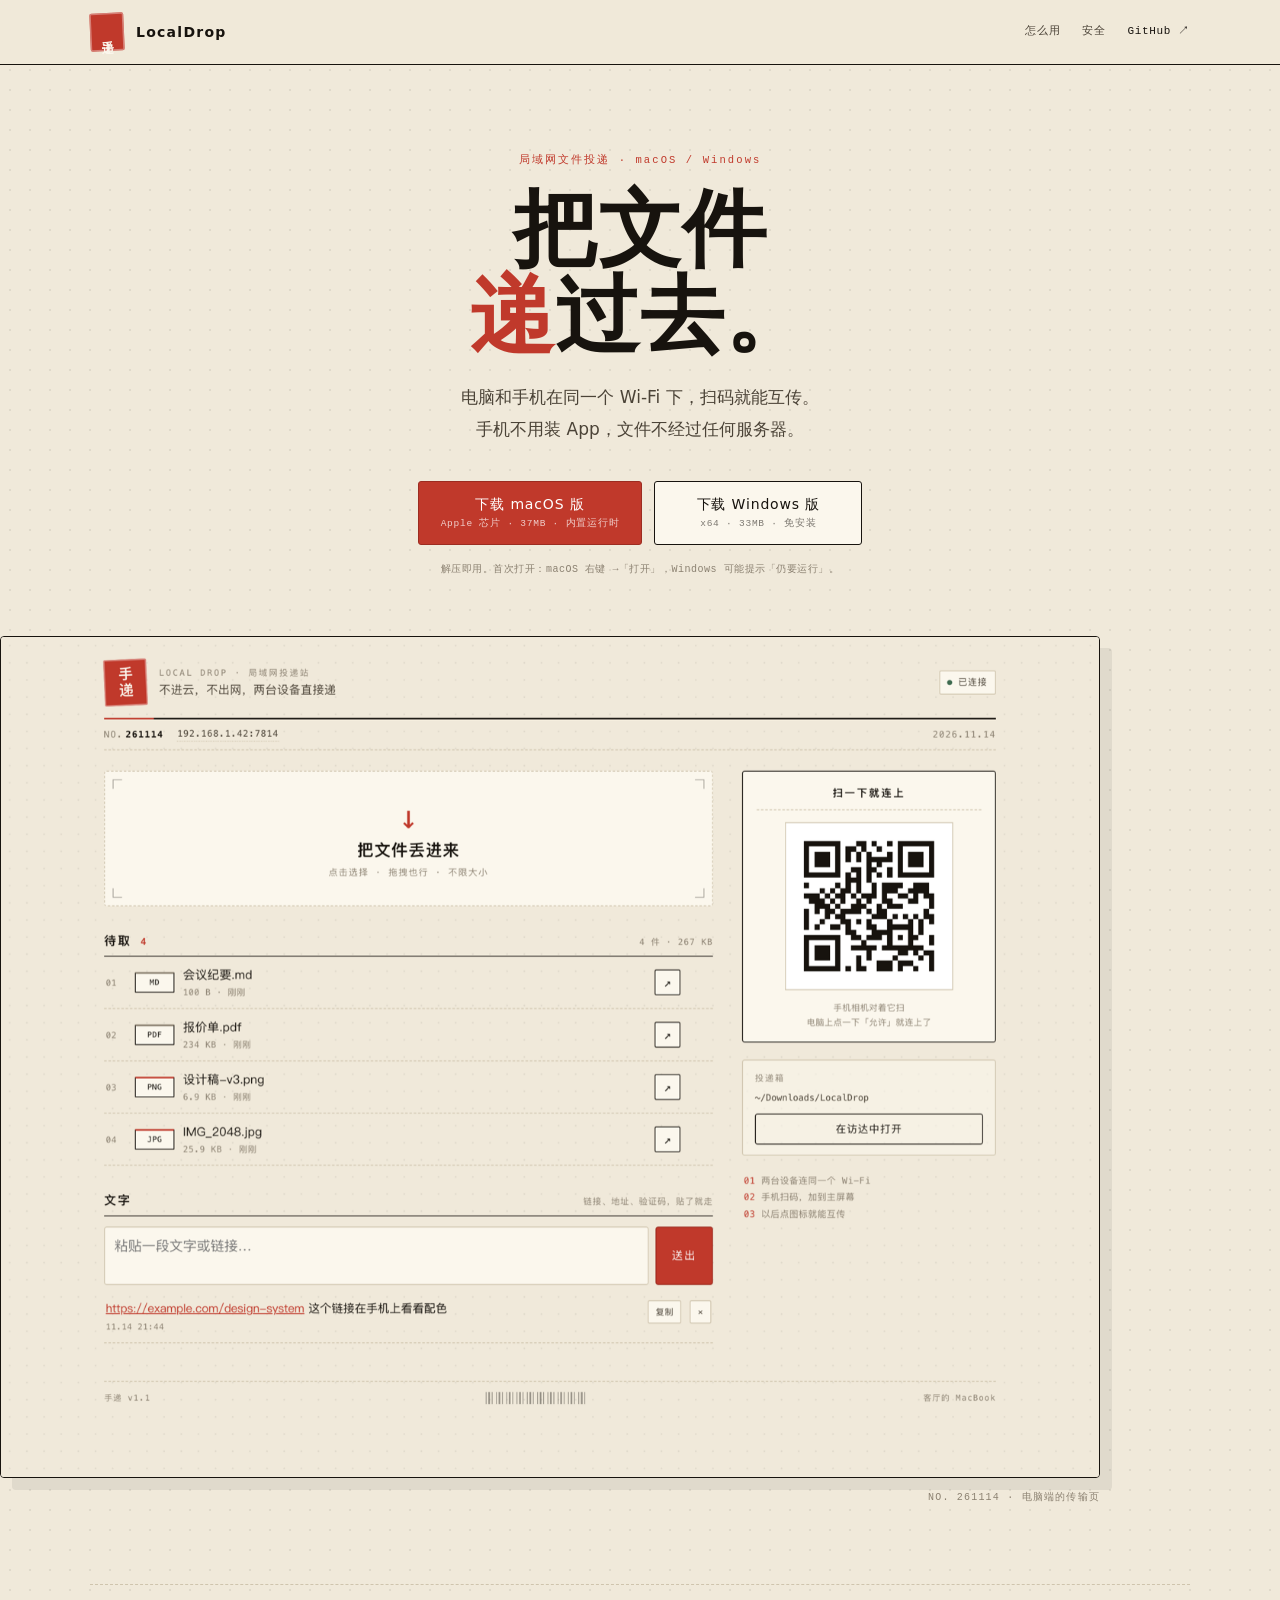
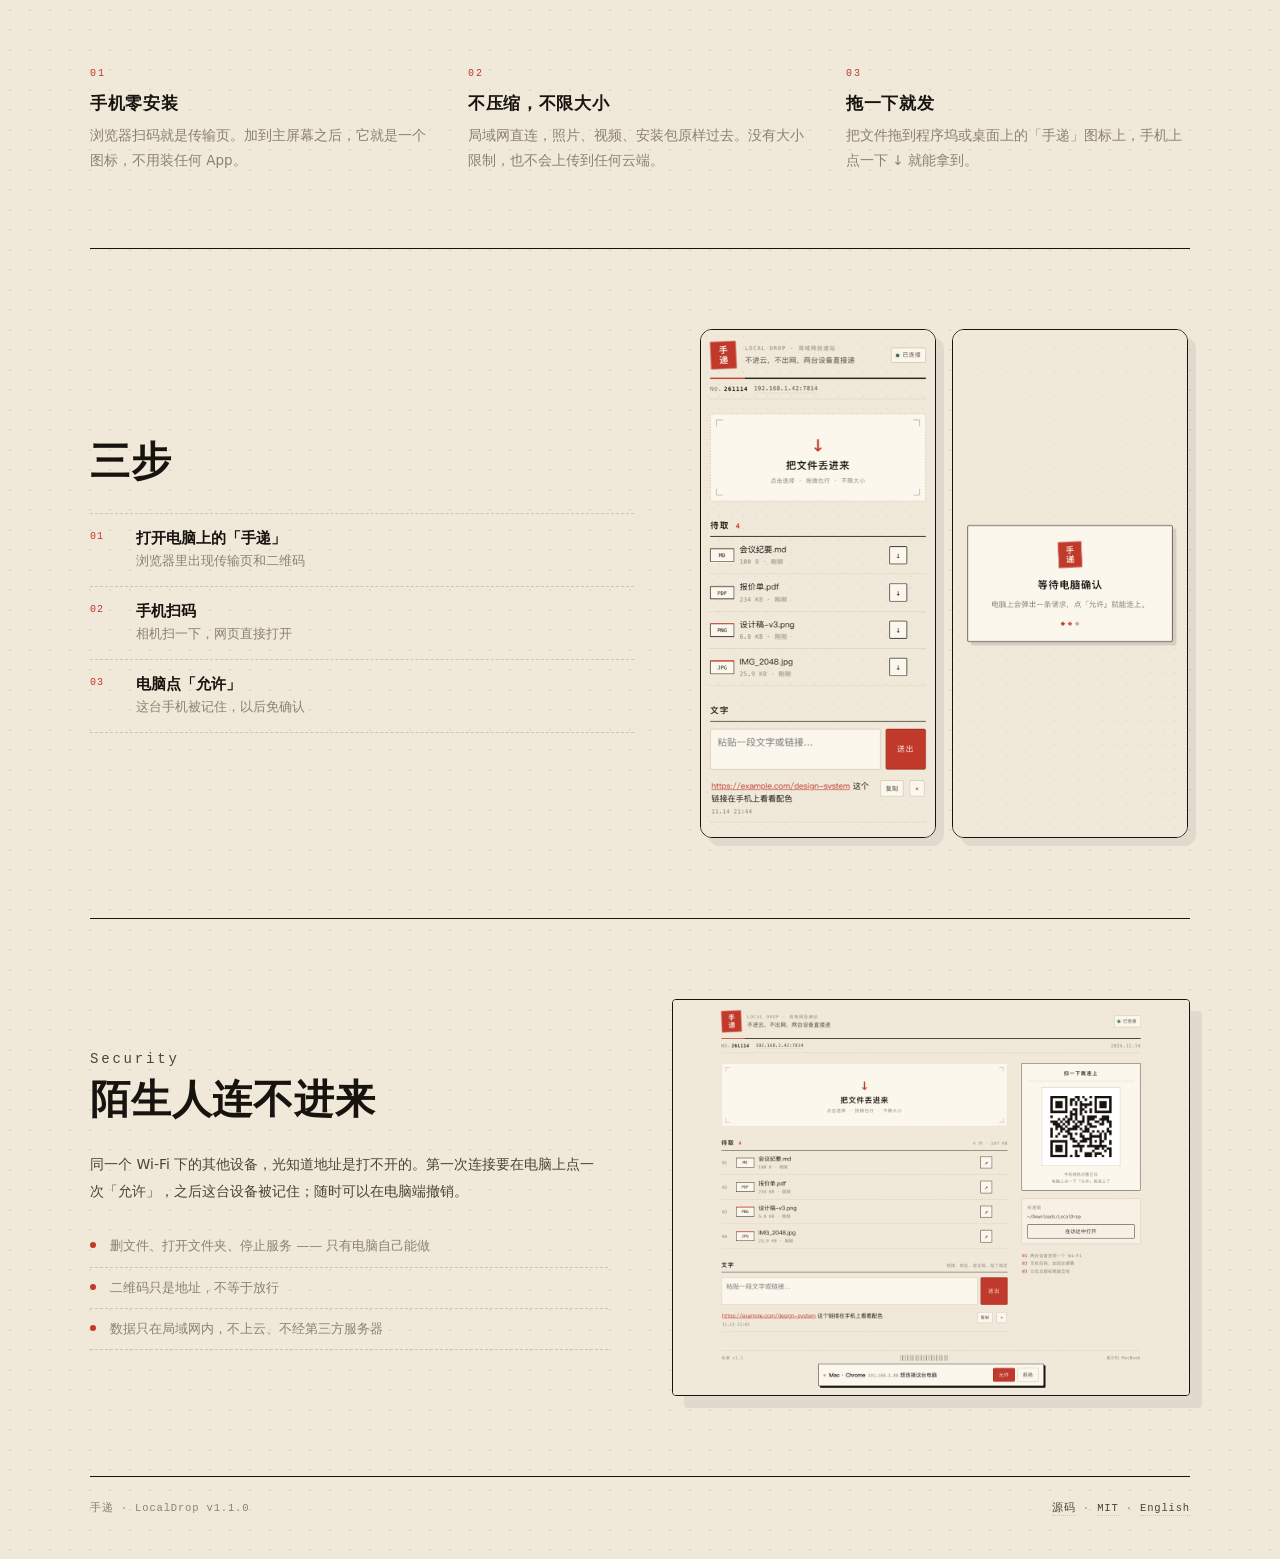
==== docs/index.html @ dfefc01a "docs: GitHub Pages 落地页 + 配对/确认截图" ====
<!doctype html>
<html lang="zh-CN">
<head>
<meta charset="utf-8">
<meta name="viewport" content="width=device-width, initial-scale=1">
<title>手递 · LocalDrop — 电脑和手机之间，把文件递过去</title>
<meta name="description" content="局域网文件投递：macOS / Windows 桌面端 + 手机浏览器。扫码即传，手机不装 App，文件不经过任何服务器。">
<meta name="theme-color" content="#f0e9da">
<link rel="icon" href="icon.svg" type="image/svg+xml">
<meta property="og:title" content="手递 · LocalDrop">
<meta property="og:description" content="电脑和手机在同一个 Wi-Fi 下，扫码就能互传。手机不装 App，文件不经过任何服务器。">
<meta property="og:image" content="screenshot-desktop.png">
<style>
:root {
  --paper: #f0e9da;
  --paper-2: #fbf7ed;
  --paper-3: #e8e0cd;
  --ink: #17130e;
  --ink-2: #4b4337;
  --muted: #8b8171;
  --line: #cfc4ad;
  --red: #c0392b;
  --red-dark: #9c2c21;
  --sans: "PingFang SC", "Hiragino Sans GB", "Noto Sans SC", "Source Han Sans SC",
          "Microsoft YaHei", system-ui, -apple-system, sans-serif;
  --mono: ui-monospace, "SFMono-Regular", "SF Mono", Menlo, Consolas, monospace;
}

* { box-sizing: border-box; }

html { scroll-behavior: smooth; }

body {
  margin: 0;
  color: var(--ink);
  font-family: var(--sans);
  background-color: var(--paper);
  background-image: radial-gradient(rgba(23, 19, 14, .075) 1px, transparent 1px);
  background-size: 20px 20px;
  -webkit-font-smoothing: antialiased;
}

a { color: inherit; }

.wrap {
  width: min(1100px, 100% - 48px);
  margin: 0 auto;
}

/* ---------------------------------------------------------------- 顶栏 */

.bar {
  position: sticky;
  top: 0;
  z-index: 10;
  background: rgba(240, 233, 218, .92);
  backdrop-filter: blur(10px);
  border-bottom: 1.5px solid var(--ink);
}

.bar .wrap {
  height: 64px;
  display: flex;
  align-items: center;
  gap: 13px;
}

.brand {
  display: flex;
  align-items: center;
  gap: 12px;
  text-decoration: none;
}

.seal {
  width: 34px;
  height: 38px;
  display: grid;
  place-items: center;
  background: var(--red);
  color: var(--paper-2);
  font-size: 12px;
  font-weight: 600;
  writing-mode: vertical-rl;
  letter-spacing: .1em;
  line-height: 1;
  border-radius: 2px;
  box-shadow: inset 0 0 0 1.5px rgba(255, 255, 255, .35);
  transform: rotate(-2.5deg);
}

.brand b {
  font-size: 14px;
  letter-spacing: .09em;
}

.brand .k {
  display: block;
  margin-top: 1px;
  font-family: var(--mono);
  font-size: 8.5px;
  letter-spacing: .22em;
  color: var(--muted);
}

nav {
  margin-left: auto;
  display: flex;
  align-items: center;
  gap: 22px;
  font-family: var(--mono);
  font-size: 11px;
  letter-spacing: .06em;
}

nav a {
  color: var(--ink-2);
  text-decoration: none;
  border-bottom: 1px solid transparent;
  padding-bottom: 2px;
}

nav a:hover { color: var(--red); border-color: var(--red); }

nav .gh { color: var(--ink); }

/* ---------------------------------------------------------------- 首屏 */

.hero { padding: 88px 0 48px; max-width: 760px; text-align: center; }

.eyebrow {
  margin: 0;
  font-family: var(--mono);
  font-size: 10.5px;
  letter-spacing: .2em;
  color: var(--red);
}

h1 {
  margin: 20px 0 24px;
  font-size: clamp(46px, 7.4vw, 84px);
  line-height: 1.02;
  letter-spacing: .01em;
  font-weight: 600;
}

h1 em {
  font-style: normal;
  color: var(--red);
}

.lede {
  margin: 0 auto;
  max-width: 520px;
  font-size: 17px;
  line-height: 1.85;
  color: var(--ink-2);
}

.cta {
  display: flex;
  flex-wrap: wrap;
  justify-content: center;
  gap: 12px;
  margin: 36px 0 16px;
}

.btn {
  display: flex;
  flex-direction: column;
  gap: 3px;
  min-width: 208px;
  padding: 14px 22px;
  background: var(--red);
  color: #fff;
  text-decoration: none;
  border: 1.5px solid var(--red-dark);
  border-radius: 3px;
  transition: background-color .15s, transform .15s;
}

.btn:hover { background: var(--red-dark); transform: translateY(-1px); }

.btn .os { font-size: 14px; letter-spacing: .06em; }

.btn .meta {
  font-family: var(--mono);
  font-size: 9.5px;
  letter-spacing: .08em;
  opacity: .75;
}

.btn.ghost {
  background: var(--paper-2);
  color: var(--ink);
  border-color: var(--ink);
}

.btn.ghost:hover { background: var(--ink); color: var(--paper-2); }
.btn.ghost .meta { opacity: .55; }
.btn.ghost:hover .meta { opacity: .7; }

.fine {
  margin: 0 auto;
  max-width: 560px;
  font-family: var(--mono);
  font-size: 10px;
  line-height: 1.7;
  letter-spacing: .05em;
  color: var(--muted);
}

/* ---------------------------------------------------------------- 截图 */

.shot {
  margin: 10px 0 0;
  padding: 0;
}

.shot img {
  display: block;
  width: 100%;
  border: 1.5px solid var(--ink);
  border-radius: 4px;
  box-shadow: 12px 12px 0 rgba(23, 19, 14, .07);
}

.shot figcaption {
  margin-top: 12px;
  font-family: var(--mono);
  font-size: 10px;
  letter-spacing: .12em;
  color: var(--muted);
  text-align: right;
}

/* ---------------------------------------------------------------- 三个点 */

.points {
  display: grid;
  grid-template-columns: repeat(3, 1fr);
  gap: 34px;
  margin-top: 80px;
  padding: 76px 0;
  border-top: 1px dashed var(--line);
}

.point .num {
  font-family: var(--mono);
  font-size: 10px;
  letter-spacing: .2em;
  color: var(--red);
}

.point h3 {
  margin: 12px 0 8px;
  font-size: 17px;
  letter-spacing: .04em;
}

.point p {
  margin: 0;
  font-size: 13.5px;
  line-height: 1.8;
  color: var(--muted);
}

/* ---------------------------------------------------------------- 怎么用 */

.how {
  display: grid;
  grid-template-columns: 1.05fr .95fr;
  gap: 64px;
  align-items: center;
  padding: 80px 0;
  border-top: 1.5px solid var(--ink);
}

h2 {
  margin: 0 0 24px;
  font-size: clamp(28px, 3.4vw, 40px);
  letter-spacing: .02em;
  font-weight: 600;
}

.how ol {
  margin: 0;
  padding: 0;
  list-style: none;
  counter-reset: step;
}

.how li {
  counter-increment: step;
  position: relative;
  padding: 15px 0 15px 46px;
  border-bottom: 1px dashed var(--line);
}

.how li:first-child { border-top: 1px dashed var(--line); }

.how li::before {
  content: counter(step, decimal-leading-zero);
  position: absolute;
  left: 0;
  top: 17px;
  font-family: var(--mono);
  font-size: 10px;
  letter-spacing: .1em;
  color: var(--red);
}

.how li b { display: block; font-size: 15px; font-weight: 600; }

.how li span {
  display: block;
  margin-top: 3px;
  font-size: 12.5px;
  line-height: 1.6;
  color: var(--muted);
}

.how-shots {
  display: flex;
  gap: 16px;
  justify-content: center;
  align-items: flex-start;
}

.how-shots img {
  width: 48%;
  border: 1.5px solid var(--ink);
  border-radius: 12px;
  box-shadow: 8px 8px 0 rgba(23, 19, 14, .07);
}

/* ---------------------------------------------------------------- 安全 */

.security {
  display: grid;
  grid-template-columns: 1fr 1fr;
  gap: 64px;
  align-items: center;
  padding: 80px 0;
  border-top: 1.5px solid var(--ink);
}

.security p {
  margin: 0;
  font-size: 14px;
  line-height: 1.9;
  color: var(--ink-2);
}

.security ul {
  margin: 22px 0 0;
  padding: 0;
  list-style: none;
}

.security li {
  position: relative;
  padding: 9px 0 9px 20px;
  font-size: 13px;
  line-height: 1.7;
  color: var(--muted);
  border-bottom: 1px dashed var(--line);
}

.security li::before {
  content: "";
  position: absolute;
  left: 0;
  top: 16px;
  width: 6px;
  height: 6px;
  border-radius: 50%;
  background: var(--red);
}

.sec-shot { margin: 0; }

.sec-shot img {
  display: block;
  width: 100%;
  border: 1.5px solid var(--ink);
  border-radius: 4px;
  box-shadow: 12px 12px 0 rgba(23, 19, 14, .07);
}

/* ---------------------------------------------------------------- 页脚 */

footer {
  margin-top: 84px;
  padding: 24px 0 44px;
  border-top: 1.5px solid var(--ink);
  display: flex;
  justify-content: space-between;
  gap: 18px;
  font-family: var(--mono);
  font-size: 10.5px;
  letter-spacing: .08em;
  color: var(--muted);
}

footer a {
  color: var(--ink-2);
  text-decoration: none;
  border-bottom: 1px dotted var(--line);
  padding-bottom: 1px;
}

footer a:hover { color: var(--red); border-color: var(--red); }

/* ---------------------------------------------------------------- 动效 / 响应式 */

.hero > * {
  animation: rise .7s cubic-bezier(.2, .8, .2, 1) both;
}

.hero > *:nth-child(2) { animation-delay: .06s; }
.hero > *:nth-child(3) { animation-delay: .12s; }
.hero > *:nth-child(4) { animation-delay: .18s; }
.hero > *:nth-child(5) { animation-delay: .24s; }

@keyframes rise {
  from { opacity: 0; transform: translateY(12px); }
  to { opacity: 1; transform: none; }
}

@media (prefers-reduced-motion: reduce) {
  * { animation: none !important; transition: none !important; }
  html { scroll-behavior: auto; }
}

@media (max-width: 880px) {
  .hero { padding: 56px 0 32px; }
  .lede br { display: none; }
  .points { grid-template-columns: 1fr; gap: 28px; margin-top: 56px; padding: 56px 0; }
  .how, .security { grid-template-columns: 1fr; gap: 40px; padding: 56px 0; }
  .how-shots img { width: 47%; }
  nav a:not(.gh) { display: none; }
  .cta .btn { flex: 1 1 100%; min-width: 0; }
  footer { flex-direction: column; }
  h1 { font-size: clamp(42px, 10vw, 64px); }
}
</style>
</head>
<body>

<header class="bar">
  <div class="wrap">
    <a class="brand" href="#top">
      <span class="seal">手递</span>
      <b>LocalDrop</b>
    </a>
    <nav>
      <a href="#how">怎么用</a>
      <a href="#security">安全</a>
      <a class="gh" href="https://github.com/Aarontaken/shoudi">GitHub ↗</a>
    </nav>
  </div>
</header>

<main id="top">
  <section class="hero wrap">
    <p class="eyebrow">局域网文件投递 · macOS / Windows</p>
    <h1>把文件<br><em>递</em>过去。</h1>
    <p class="lede">电脑和手机在同一个 Wi-Fi 下，扫码就能互传。<br>手机不用装 App，文件不经过任何服务器。</p>
    <div class="cta">
      <a class="btn" href="https://github.com/Aarontaken/shoudi/releases/latest/download/shoudi-macos-arm64.zip">
        <span class="os">下载 macOS 版</span>
        <span class="meta">Apple 芯片 · 37MB · 内置运行时</span>
      </a>
      <a class="btn ghost" href="https://github.com/Aarontaken/shoudi/releases/latest/download/shoudi-windows-x64.zip">
        <span class="os">下载 Windows 版</span>
        <span class="meta">x64 · 33MB · 免安装</span>
      </a>
    </div>
    <p class="fine">解压即用。首次打开：macOS 右键 →「打开」，Windows 可能提示「仍要运行」。</p>
  </section>

  <figure class="shot wrap">
    <img src="screenshot-desktop.png" alt="手递桌面端界面">
    <figcaption>NO. 261114 · 电脑端的传输页</figcaption>
  </figure>

  <section class="points wrap">
    <div class="point">
      <span class="num">01</span>
      <h3>手机零安装</h3>
      <p>浏览器扫码就是传输页。加到主屏幕之后，它就是一个图标，不用装任何 App。</p>
    </div>
    <div class="point">
      <span class="num">02</span>
      <h3>不压缩，不限大小</h3>
      <p>局域网直连，照片、视频、安装包原样过去。没有大小限制，也不会上传到任何云端。</p>
    </div>
    <div class="point">
      <span class="num">03</span>
      <h3>拖一下就发</h3>
      <p>把文件拖到程序坞或桌面上的「手递」图标上，手机上点一下 ↓ 就能拿到。</p>
    </div>
  </section>

  <section class="how wrap" id="how">
    <div>
      <h2>三步</h2>
      <ol>
        <li><b>打开电脑上的「手递」</b><span>浏览器里出现传输页和二维码</span></li>
        <li><b>手机扫码</b><span>相机扫一下，网页直接打开</span></li>
        <li><b>电脑点「允许」</b><span>这台手机被记住，以后免确认</span></li>
      </ol>
    </div>
    <div class="how-shots">
      <img src="screenshot-mobile.png" alt="手机端传输页">
      <img src="screenshot-gate.png" alt="等待电脑确认">
    </div>
  </section>

  <section class="security wrap" id="security">
    <div>
      <p class="eyebrow">Security</p>
      <h2>陌生人连不进来</h2>
      <p>同一个 Wi-Fi 下的其他设备，光知道地址是打不开的。第一次连接要在电脑上点一次「允许」，之后这台设备被记住；随时可以在电脑端撤销。</p>
      <ul>
        <li>删文件、打开文件夹、停止服务 —— 只有电脑自己能做</li>
        <li>二维码只是地址，不等于放行</li>
        <li>数据只在局域网内，不上云、不经第三方服务器</li>
      </ul>
    </div>
    <figure class="sec-shot">
      <img src="screenshot-approve.png" alt="电脑端确认连接请求">
    </figure>
  </section>

  <footer class="wrap">
    <div>手递 · LocalDrop v1.1.0</div>
    <div>
      <a href="https://github.com/Aarontaken/shoudi">源码</a> ·
      <a href="https://github.com/Aarontaken/shoudi/blob/main/LICENSE">MIT</a> ·
      <a href="https://github.com/Aarontaken/shoudi/blob/main/README.en.md">English</a>
    </div>
  </footer>
</main>

</body>
</html>
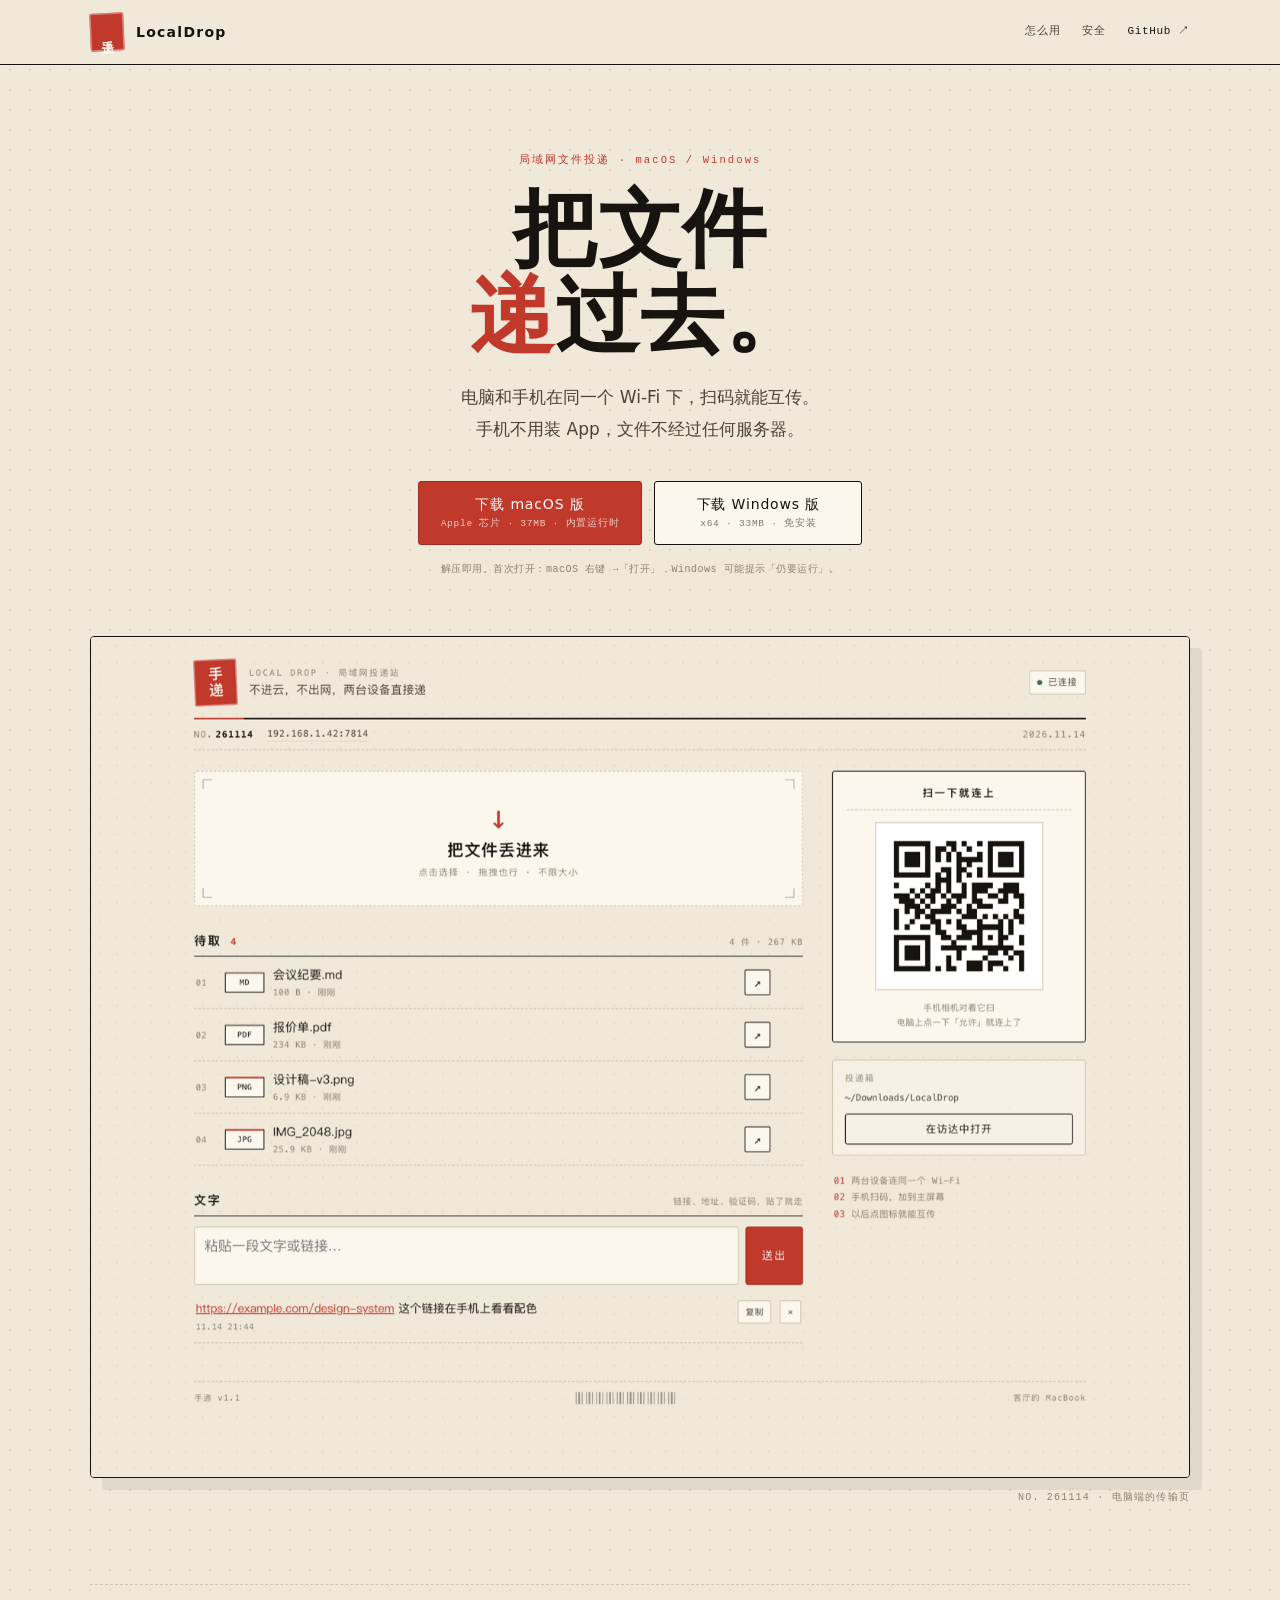
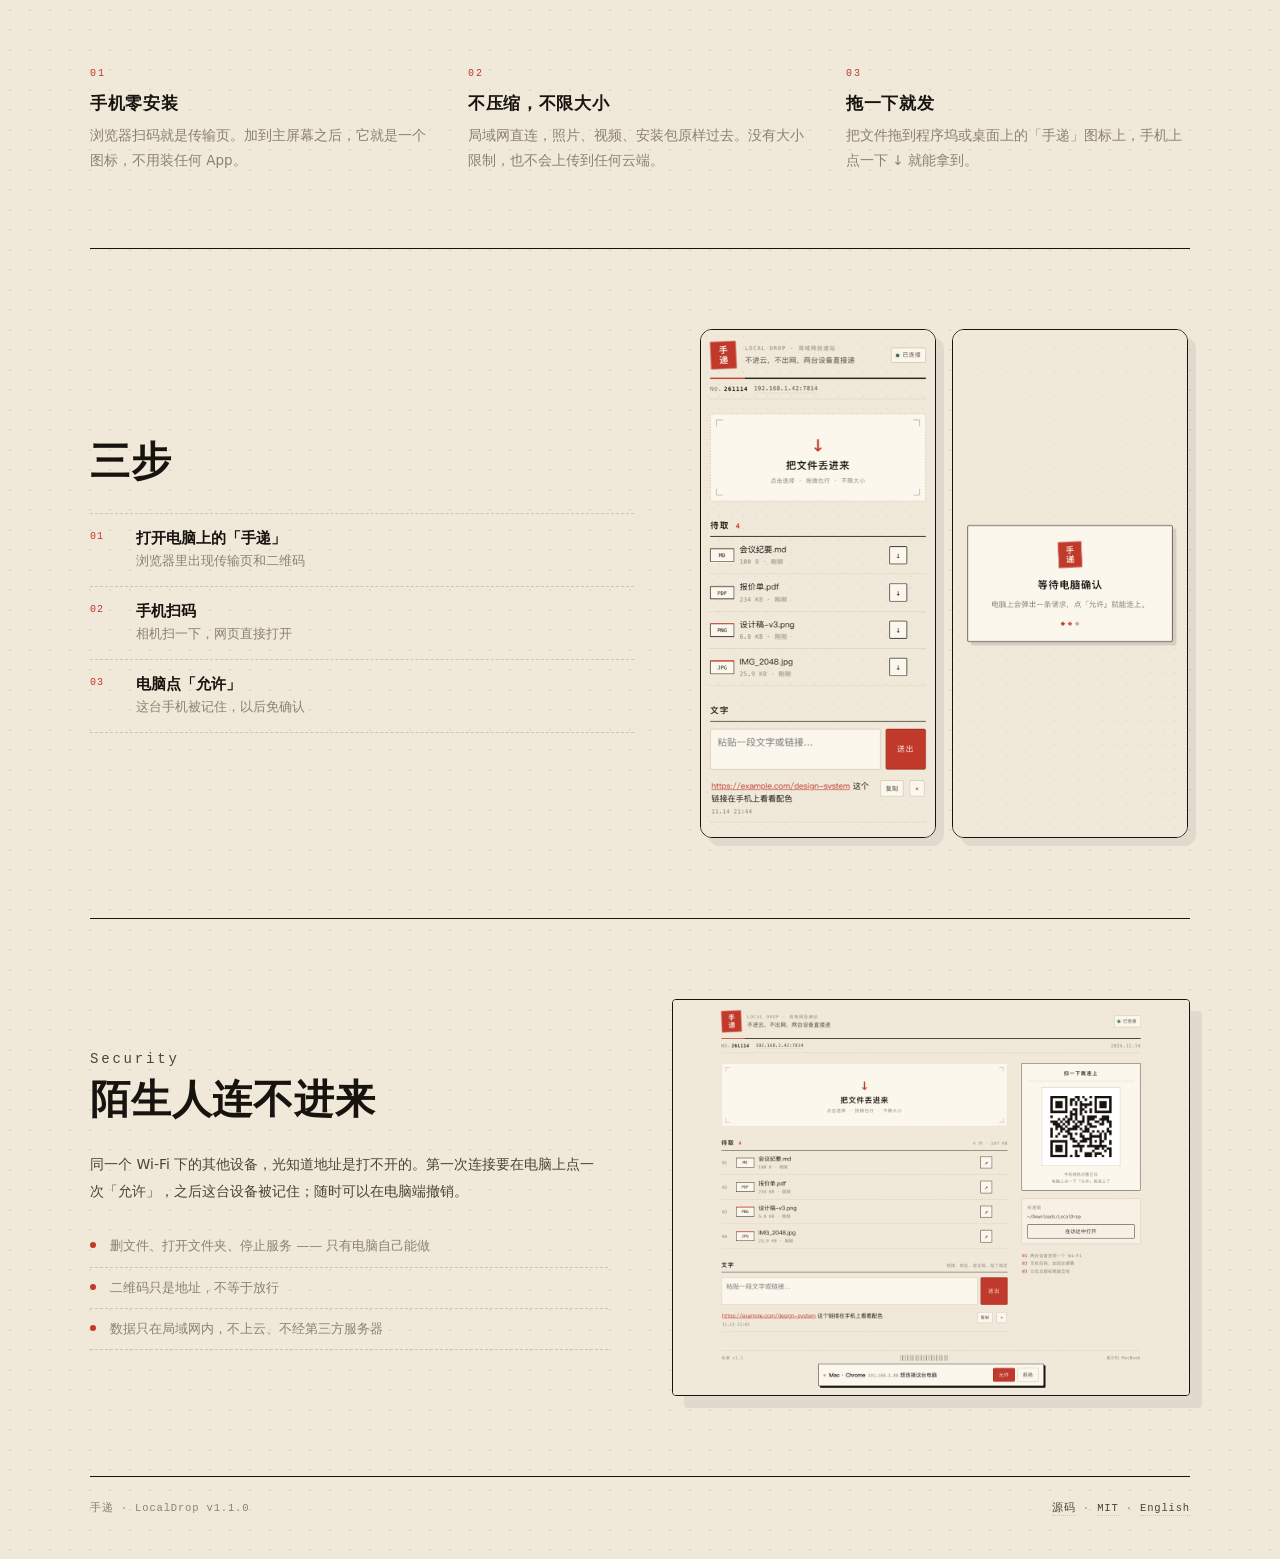
==== commit 21832b21: "fix(site): 截图区居中" ====
--- a/docs/index.html
+++ b/docs/index.html
@@ -213,7 +213,7 @@
 /* ---------------------------------------------------------------- 截图 */
 
 .shot {
-  margin: 10px 0 0;
+  margin: 10px auto 0;
   padding: 0;
 }
 
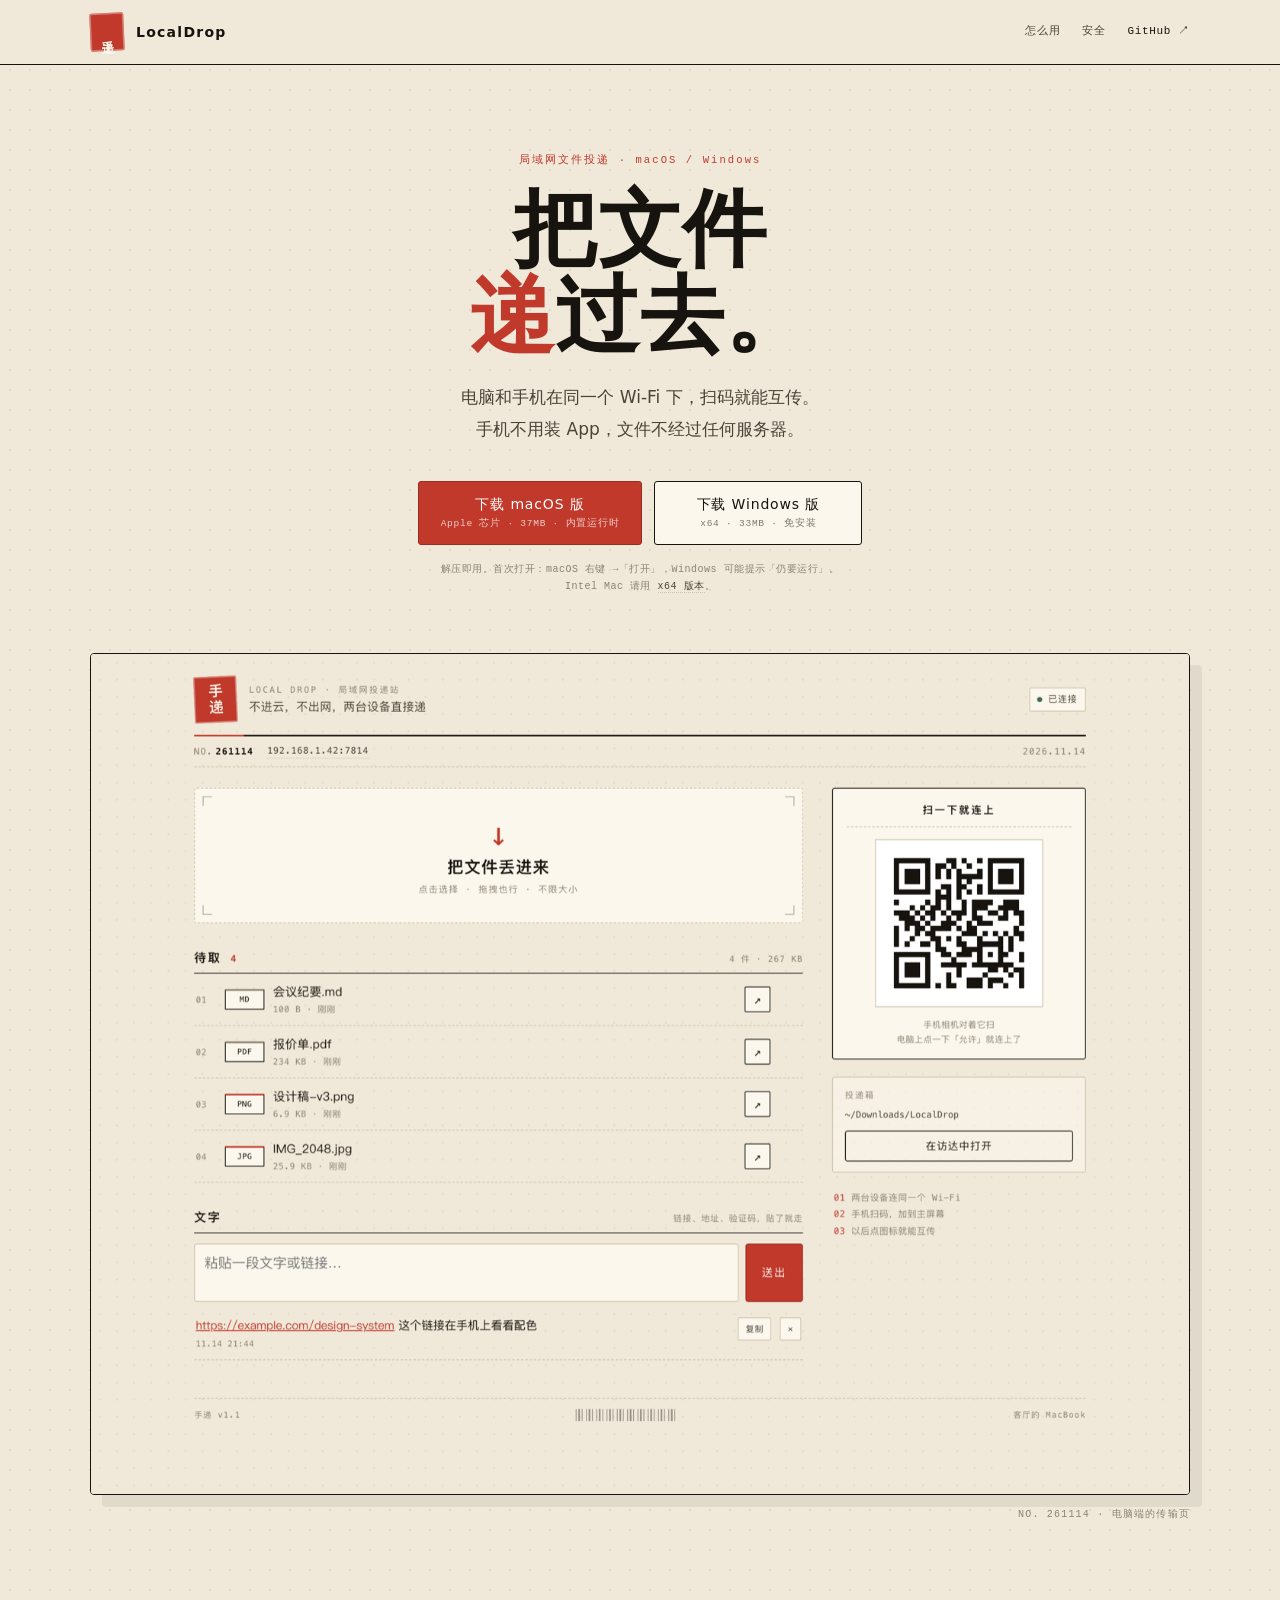
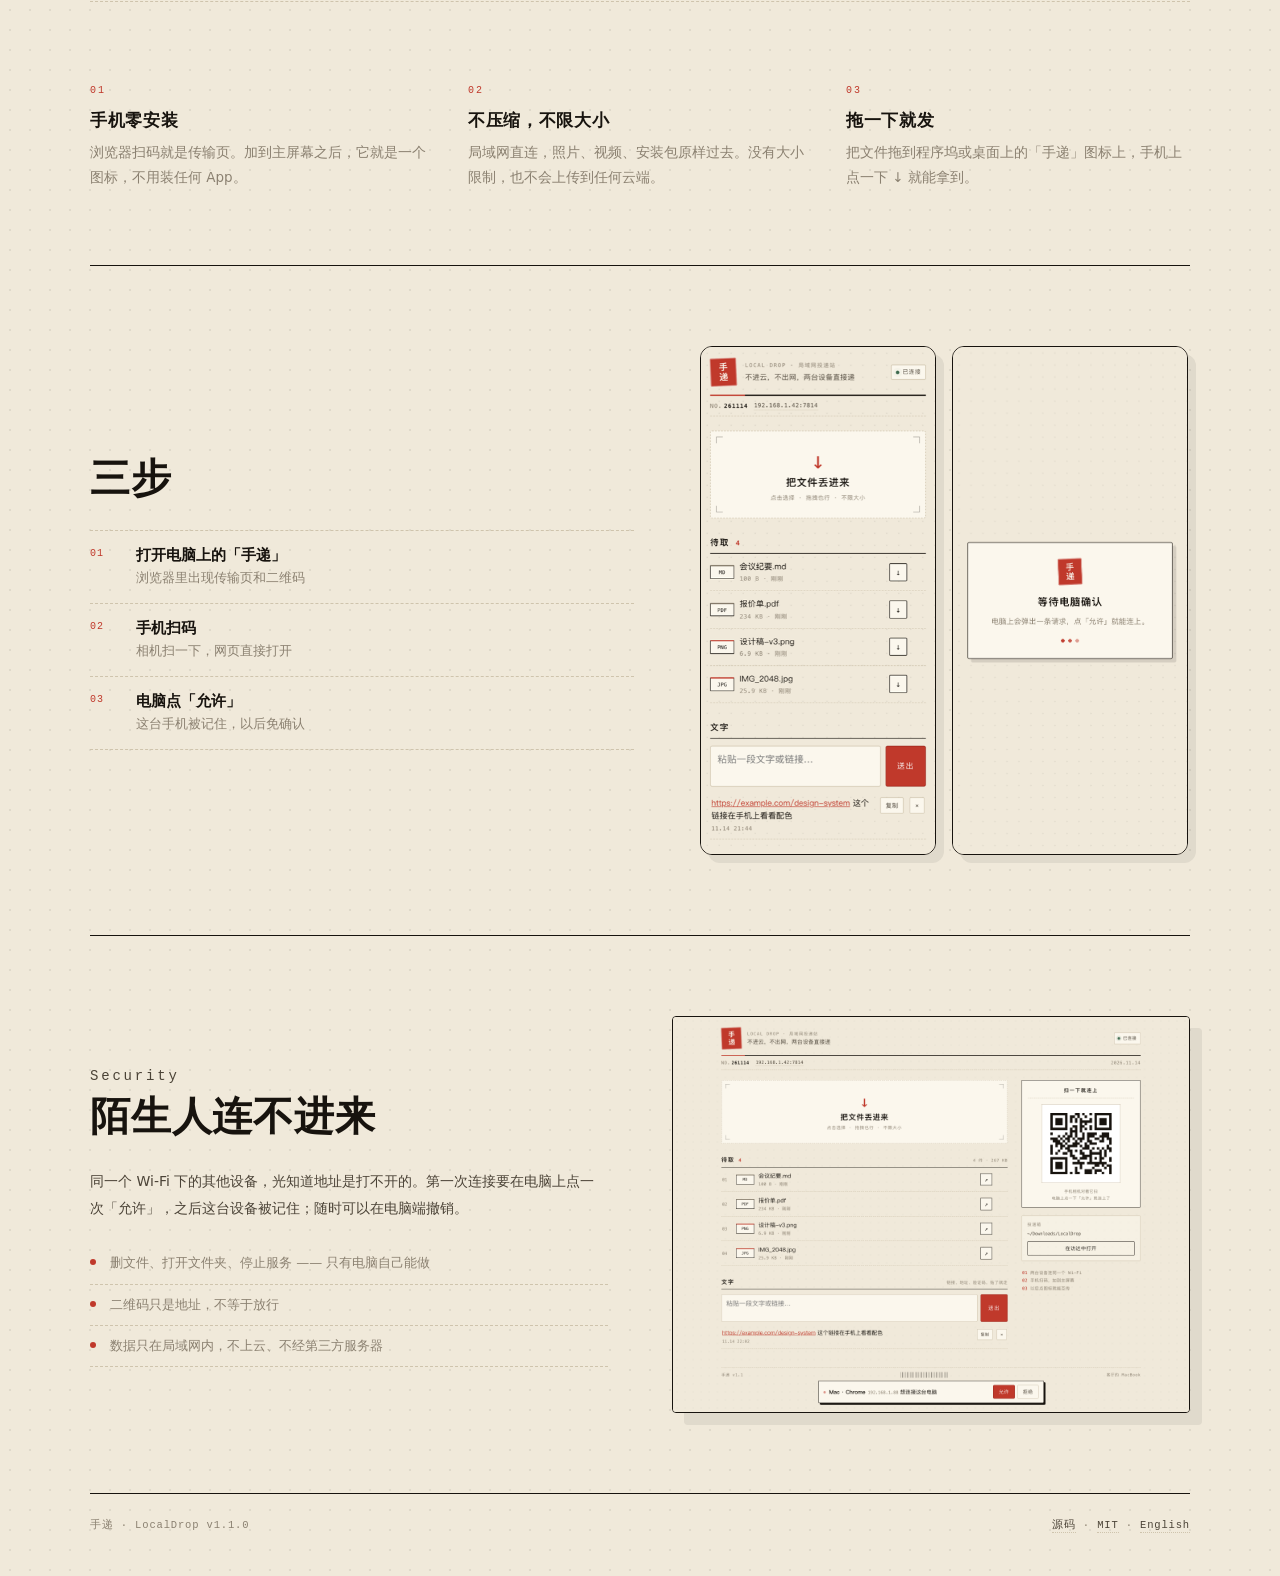
==== commit 4977b5c2: "feat: Intel (x64) 版打包支持 + 下载入口" ====
--- a/docs/index.html
+++ b/docs/index.html
@@ -200,6 +200,14 @@
 .btn.ghost .meta { opacity: .55; }
 .btn.ghost:hover .meta { opacity: .7; }
 
+.fine a {
+  color: var(--ink-2);
+  text-decoration: none;
+  border-bottom: 1px dotted var(--line);
+}
+
+.fine a:hover { color: var(--red); border-color: var(--red); }
+
 .fine {
   margin: 0 auto;
   max-width: 560px;
@@ -477,7 +485,8 @@
         <span class="meta">x64 · 33MB · 免安装</span>
       </a>
     </div>
-    <p class="fine">解压即用。首次打开：macOS 右键 →「打开」，Windows 可能提示「仍要运行」。</p>
+    <p class="fine">解压即用。首次打开：macOS 右键 →「打开」，Windows 可能提示「仍要运行」。<br>
+      Intel Mac 请用 <a href="https://github.com/Aarontaken/shoudi/releases/latest/download/shoudi-macos-x64.zip">x64 版本</a>。</p>
   </section>
 
   <figure class="shot wrap">
